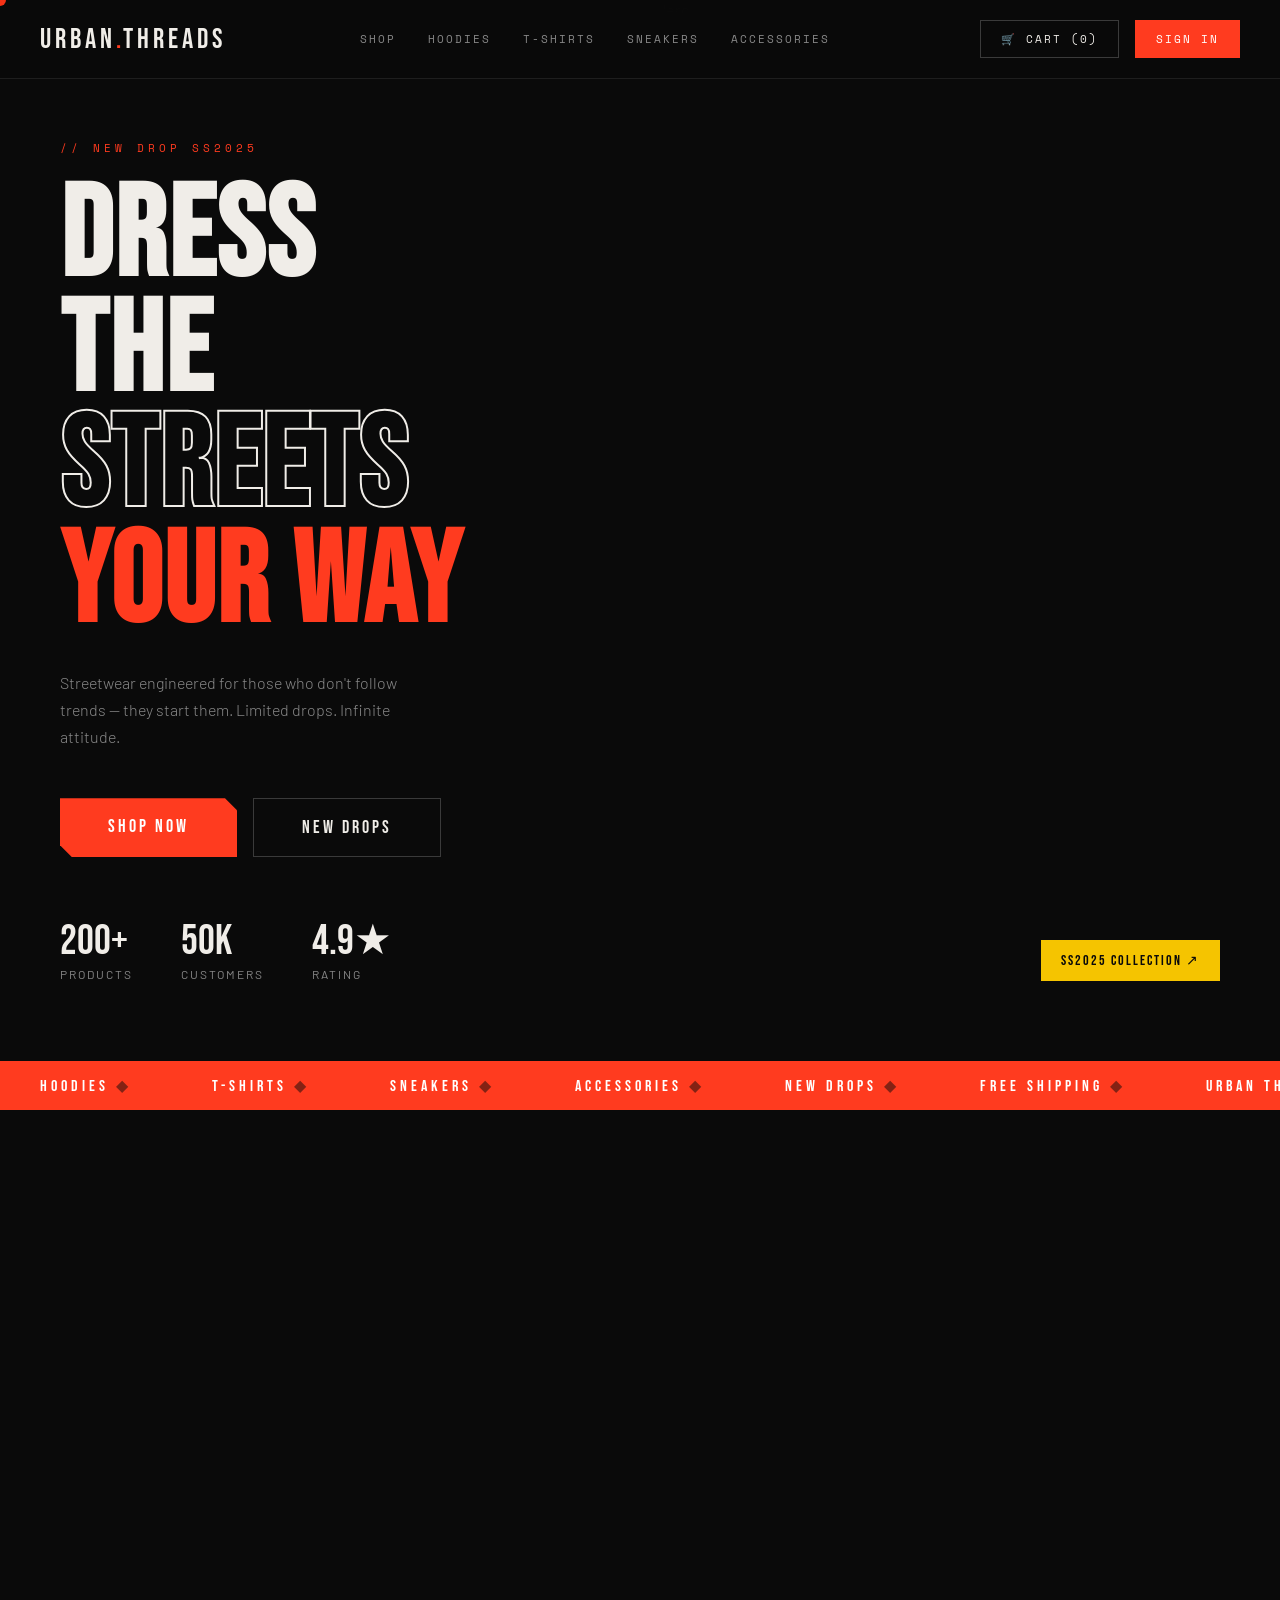
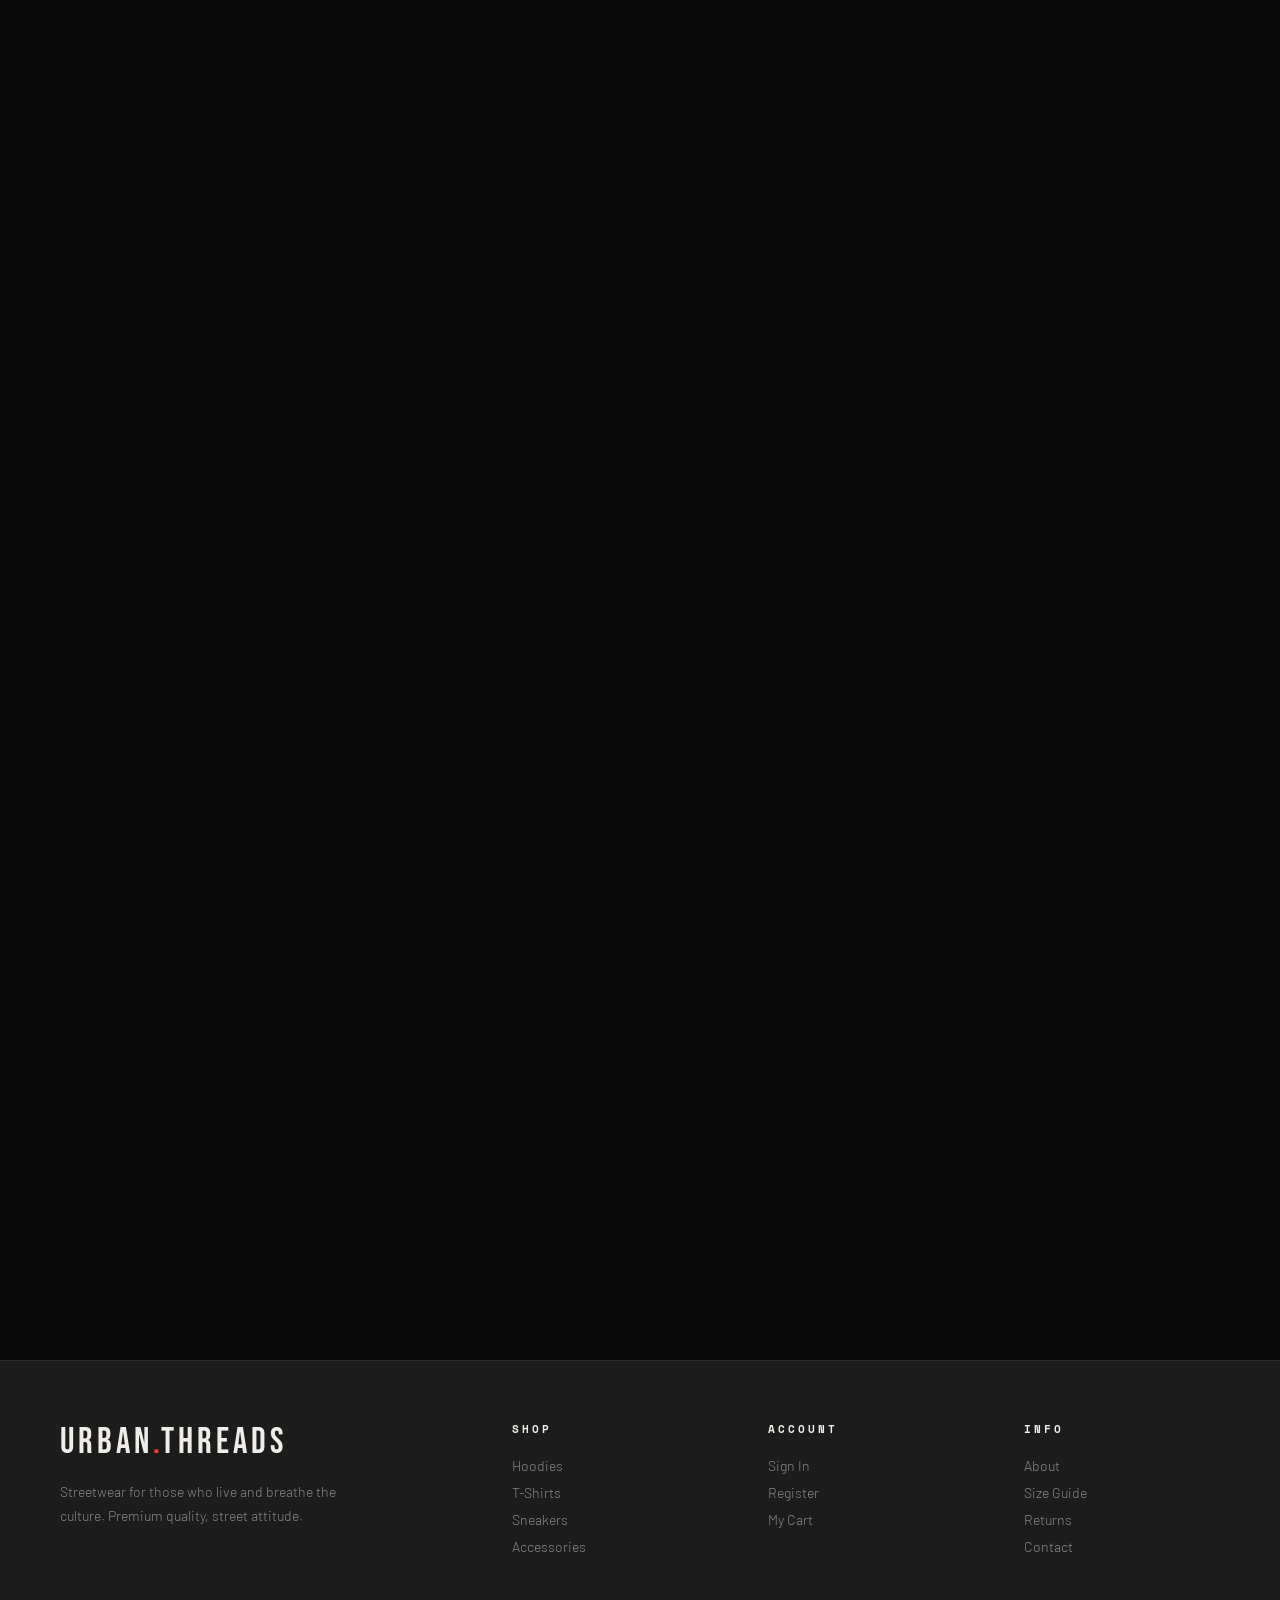
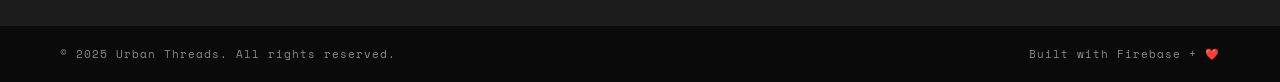
==== index.html @ f139401f "all files" ====
<!DOCTYPE html>
<html lang="en">
<head>
  <meta charset="UTF-8" />
  <meta name="viewport" content="width=device-width, initial-scale=1.0"/>
  <title>Urban Threads — Streetwear for the Streets</title>
  <link rel="preconnect" href="https://fonts.googleapis.com">
  <link rel="preconnect" href="https://fonts.gstatic.com" crossorigin>
  <link href="https://fonts.googleapis.com/css2?family=Bebas+Neue&family=Barlow:ital,wght@0,300;0,400;0,600;1,300&family=Space+Mono:wght@400;700&display=swap" rel="stylesheet">
  <link href="./index.css" rel="stylesheet">


</head>
<body>

  <div class="cursor" id="cursor"></div>

  <!-- NAV -->
  <nav>
    <a href="index.html" class="nav-logo">URBAN<span>.</span>THREADS</a>
    <div class="nav-links">
      <a href="shop.html">Shop</a>
      <a href="shop.html?cat=hoodies">Hoodies</a>
      <a href="shop.html?cat=tshirts">T-Shirts</a>
      <a href="shop.html?cat=sneakers">Sneakers</a>
      <a href="shop.html?cat=accessories">Accessories</a>
    </div>
    <div class="nav-actions">
      <span id="user-display"></span>
      <a href="cart.html" class="btn-nav">🛒 Cart (<span id="cart-count">0</span>)</a>
      <a href="login.html" class="btn-nav primary" id="auth-btn">Sign In</a>
    </div>
  </nav>

  <!-- HERO -->
  <section class="hero">
    <div class="hero-left">
      <div class="hero-tag">// New Drop SS2025</div>
      <h1 class="hero-title">
        DRESS<br>
        THE <span class="outline">STREETS</span><br>
        <span class="accent-word">YOUR WAY</span>
      </h1>
      <p class="hero-sub">
        Streetwear engineered for those who don't follow trends — they start them.
        Limited drops. Infinite attitude.
      </p>
      <div class="hero-cta">
        <a href="shop.html" class="btn-primary">Shop Now</a>
        <a href="shop.html?cat=new" class="btn-secondary">New Drops</a>
      </div>
      <div class="hero-stats">
        <div>
          <div class="stat-num">200+</div>
          <div class="stat-label">Products</div>
        </div>
        <div>
          <div class="stat-num">50K</div>
          <div class="stat-label">Customers</div>
        </div>
        <div>
          <div class="stat-num">4.9★</div>
          <div class="stat-label">Rating</div>
        </div>
      </div>
    </div>
    <div class="hero-right">
      <img src="https://images.unsplash.com/photo-1529720317453-c8da503f2051?w=800&q=80" alt="Hero" class="hero-img"/>
      <div class="hero-floating-label">SS2025 COLLECTION ↗</div>
    </div>
  </section>

  <!-- MARQUEE -->
  <div class="marquee-wrap">
    <div class="marquee-track" id="marquee-track">
      <span class="marquee-item">HOODIES <span class="marquee-dot">◆</span></span>
      <span class="marquee-item">T-SHIRTS <span class="marquee-dot">◆</span></span>
      <span class="marquee-item">SNEAKERS <span class="marquee-dot">◆</span></span>
      <span class="marquee-item">ACCESSORIES <span class="marquee-dot">◆</span></span>
      <span class="marquee-item">NEW DROPS <span class="marquee-dot">◆</span></span>
      <span class="marquee-item">FREE SHIPPING <span class="marquee-dot">◆</span></span>
      <span class="marquee-item">URBAN THREADS <span class="marquee-dot">◆</span></span>
      <span class="marquee-item">HOODIES <span class="marquee-dot">◆</span></span>
      <span class="marquee-item">T-SHIRTS <span class="marquee-dot">◆</span></span>
      <span class="marquee-item">SNEAKERS <span class="marquee-dot">◆</span></span>
      <span class="marquee-item">ACCESSORIES <span class="marquee-dot">◆</span></span>
      <span class="marquee-item">NEW DROPS <span class="marquee-dot">◆</span></span>
      <span class="marquee-item">FREE SHIPPING <span class="marquee-dot">◆</span></span>
      <span class="marquee-item">URBAN THREADS <span class="marquee-dot">◆</span></span>
    </div>
  </div>

  <!-- CATEGORIES -->
  <section class="section">
    <div class="section-header reveal">
      <div class="section-title">SHOP BY<br><span>CATEGORY</span></div>
      <a href="shop.html" class="section-link">View All Products →</a>
    </div>
    <div class="categories-grid reveal">
      <a href="shop.html?cat=hoodies" class="cat-card" style="text-decoration:none;color:inherit;">
        <img src="https://images.unsplash.com/photo-1556821840-3a63f15732ce?w=600&q=80" alt="Hoodies" class="cat-bg"/>
        <div class="cat-overlay"></div>
        <div class="cat-content">
          <div class="cat-name">HOODIES</div>
          <div class="cat-count">24 Products</div>
          <div class="cat-arrow">↗</div>
        </div>
      </a>
      <a href="shop.html?cat=tshirts" class="cat-card" style="text-decoration:none;color:inherit;">
        <img src="https://images.unsplash.com/photo-1521572163474-6864f9cf17ab?w=600&q=80" alt="T-Shirts" class="cat-bg"/>
        <div class="cat-overlay"></div>
        <div class="cat-content">
          <div class="cat-name">T-SHIRTS</div>
          <div class="cat-count">36 Products</div>
          <div class="cat-arrow">↗</div>
        </div>
      </a>
      <a href="shop.html?cat=sneakers" class="cat-card" style="text-decoration:none;color:inherit;">
        <img src="https://images.unsplash.com/photo-1542291026-7eec264c27ff?w=600&q=80" alt="Sneakers" class="cat-bg"/>
        <div class="cat-overlay"></div>
        <div class="cat-content">
          <div class="cat-name">SNEAKERS</div>
          <div class="cat-count">18 Products</div>
          <div class="cat-arrow">↗</div>
        </div>
      </a>
      <a href="shop.html?cat=accessories" class="cat-card" style="text-decoration:none;color:inherit;">
        <img src="https://images.unsplash.com/photo-1553062407-98eeb64c6a62?w=600&q=80" alt="Accessories" class="cat-bg"/>
        <div class="cat-overlay"></div>
        <div class="cat-content">
          <div class="cat-name">ACCESSORIES</div>
          <div class="cat-count">42 Products</div>
          <div class="cat-arrow">↗</div>
        </div>
      </a>
    </div>
  </section>

  <!-- FEATURED -->
  <div class="featured-strip reveal">
    <div class="featured-text">
      <div class="label">// Featured Picks</div>
      <h2>THIS WEEK'S HEAT</h2>
      <p>Carefully curated drops that are flying off the virtual shelves. Don't sleep on these.</p>
      <br><br>
      <a href="shop.html" class="btn-primary">Browse All</a>
    </div>
    <div class="featured-products" id="featured-products">
      <!-- Populated dynamically or static fallback -->
      <div class="product-card">
        <div class="product-img-wrap">
          <img src="https://images.unsplash.com/photo-1556821840-3a63f15732ce?w=400&q=80" alt="Hoodie"/>
          <div class="product-badge">HOT</div>
        </div>
        <div class="product-info">
          <div class="product-name">Oversized Hoodie</div>
          <div class="product-cat">Hoodies</div>
          <div class="product-price">$49.99</div>
        </div>
      </div>
      <div class="product-card">
        <div class="product-img-wrap">
          <img src="https://images.unsplash.com/photo-1521572163474-6864f9cf17ab?w=400&q=80" alt="Tee"/>
          <div class="product-badge">NEW</div>
        </div>
        <div class="product-info">
          <div class="product-name">Graphic Tee Vol.3</div>
          <div class="product-cat">T-Shirts</div>
          <div class="product-price">$29.99</div>
        </div>
      </div>
      <div class="product-card">
        <div class="product-img-wrap">
          <img src="https://images.unsplash.com/photo-1542291026-7eec264c27ff?w=400&q=80" alt="Sneaker"/>
        </div>
        <div class="product-info">
          <div class="product-name">Retro Runner</div>
          <div class="product-cat">Sneakers</div>
          <div class="product-price">$89.99</div>
        </div>
      </div>
    </div>
  </div>

  <!-- WHY US -->
  <section class="section">
    <div class="section-title reveal" style="margin-bottom:40px;">WHY <span>URBAN THREADS</span></div>
    <div class="why-grid reveal">
      <div class="why-card">
        <div class="why-icon">🚀</div>
        <div class="why-title">Fast Delivery</div>
        <div class="why-text">Orders dispatched within 24 hours. Express shipping available to all major cities.</div>
      </div>
      <div class="why-card">
        <div class="why-icon">🔥</div>
        <div class="why-title">Limited Drops</div>
        <div class="why-text">Every piece is limited edition. When it's gone, it's gone. Real streetwear energy.</div>
      </div>
      <div class="why-card">
        <div class="why-icon">♻️</div>
        <div class="why-title">Sustainable</div>
        <div class="why-text">Organic cotton and recycled materials. Looking good shouldn't cost the planet.</div>
      </div>
      <div class="why-card">
        <div class="why-icon">💯</div>
        <div class="why-title">Authenticity</div>
        <div class="why-text">Every item is verified and quality checked before it leaves our warehouse.</div>
      </div>
    </div>
  </section>

  <!-- FOOTER -->
  <footer>
    <div class="footer-brand">
      <div class="logo">URBAN<span>.</span>THREADS</div>
      <p>Streetwear for those who live and breathe the culture. Premium quality, street attitude.</p>
    </div>
    <div class="footer-col">
      <h4>Shop</h4>
      <a href="shop.html?cat=hoodies">Hoodies</a>
      <a href="shop.html?cat=tshirts">T-Shirts</a>
      <a href="shop.html?cat=sneakers">Sneakers</a>
      <a href="shop.html?cat=accessories">Accessories</a>
    </div>
    <div class="footer-col">
      <h4>Account</h4>
      <a href="login.html">Sign In</a>
      <a href="login.html">Register</a>
      <a href="cart.html">My Cart</a>
    </div>
    <div class="footer-col">
      <h4>Info</h4>
      <a href="#">About</a>
      <a href="#">Size Guide</a>
      <a href="#">Returns</a>
      <a href="#">Contact</a>
    </div>
  </footer>
  <div class="footer-bottom">
    <p>© 2025 Urban Threads. All rights reserved.</p>
    <p>Built with Firebase + ❤️</p>
  </div>

  <!-- Firebase SDK -->
  <script type="module" scr="./index.js"></script>
</body>
</html>
---- index.css ----
*, *::before, *::after { box-sizing: border-box; margin: 0; padding: 0; }

    :root {
      --black: #0a0a0a;
      --off-white: #f0ede8;
      --cream: #e8e3db;
      --accent: #ff3b1f;
      --accent2: #f5c400;
      --gray: #1c1c1c;
      --mid-gray: #3a3a3a;
      --text-muted: #888;
    }

    html { scroll-behavior: smooth; }

    body {
      background: var(--black);
      color: var(--off-white);
      font-family: 'Barlow', sans-serif;
      overflow-x: hidden;
      cursor: none;
    }

    /* Custom cursor */
    .cursor {
      position: fixed;
      width: 12px; height: 12px;
      background: var(--accent);
      border-radius: 50%;
      pointer-events: none;
      z-index: 9999;
      transform: translate(-50%, -50%);
      transition: transform 0.1s, width 0.2s, height 0.2s;
      mix-blend-mode: difference;
    }
    .cursor.hovering { width: 40px; height: 40px; }

    /* NAV */
    nav {
      position: fixed; top: 0; left: 0; right: 0;
      z-index: 100;
      display: flex; align-items: center; justify-content: space-between;
      padding: 20px 40px;
      background: rgba(10,10,10,0.85);
      backdrop-filter: blur(12px);
      border-bottom: 1px solid #1e1e1e;
    }

    .nav-logo {
      font-family: 'Bebas Neue', sans-serif;
      font-size: 28px;
      letter-spacing: 4px;
      color: var(--off-white);
      text-decoration: none;
    }
    .nav-logo span { color: var(--accent); }

    .nav-links { display: flex; gap: 32px; align-items: center; }
    .nav-links a {
      font-family: 'Space Mono', monospace;
      font-size: 11px;
      letter-spacing: 2px;
      text-transform: uppercase;
      color: var(--text-muted);
      text-decoration: none;
      transition: color 0.2s;
    }
    .nav-links a:hover { color: var(--off-white); }

    .nav-actions { display: flex; gap: 16px; align-items: center; }

    .btn-nav {
      font-family: 'Space Mono', monospace;
      font-size: 11px;
      letter-spacing: 2px;
      text-transform: uppercase;
      padding: 10px 20px;
      border: 1px solid var(--mid-gray);
      background: transparent;
      color: var(--off-white);
      text-decoration: none;
      transition: all 0.2s;
      cursor: none;
    }
    .btn-nav:hover { background: var(--off-white); color: var(--black); }
    .btn-nav.primary { background: var(--accent); border-color: var(--accent); color: #fff; }
    .btn-nav.primary:hover { background: #e02e10; }

    #user-display {
      font-family: 'Space Mono', monospace;
      font-size: 11px;
      color: var(--accent2);
      letter-spacing: 1px;
    }

    /* HERO */
    .hero {
      min-height: 100vh;
      display: grid;
      grid-template-columns: 1fr 1fr;
      position: relative;
      overflow: hidden;
    }

    .hero-left {
      display: flex;
      flex-direction: column;
      justify-content: center;
      padding: 140px 60px 80px;
      position: relative;
      z-index: 2;
    }

    .hero-tag {
      font-family: 'Space Mono', monospace;
      font-size: 11px;
      letter-spacing: 4px;
      color: var(--accent);
      text-transform: uppercase;
      margin-bottom: 24px;
      animation: fadeUp 0.8s ease both;
    }

    .hero-title {
      font-family: 'Bebas Neue', sans-serif;
      font-size: clamp(80px, 10vw, 140px);
      line-height: 0.9;
      letter-spacing: 2px;
      animation: fadeUp 0.8s 0.15s ease both;
    }
    .hero-title .outline {
      -webkit-text-stroke: 2px var(--off-white);
      color: transparent;
    }
    .hero-title .accent-word { color: var(--accent); }

    .hero-sub {
      margin-top: 28px;
      font-size: 16px;
      font-weight: 300;
      color: var(--text-muted);
      max-width: 380px;
      line-height: 1.7;
      animation: fadeUp 0.8s 0.3s ease both;
    }

    .hero-cta {
      margin-top: 48px;
      display: flex; gap: 16px;
      animation: fadeUp 0.8s 0.45s ease both;
    }

    .btn-primary {
      font-family: 'Bebas Neue', sans-serif;
      font-size: 18px;
      letter-spacing: 3px;
      padding: 18px 48px;
      background: var(--accent);
      color: #fff;
      border: none;
      text-decoration: none;
      transition: all 0.25s;
      clip-path: polygon(0 0, calc(100% - 12px) 0, 100% 12px, 100% 100%, 12px 100%, 0 calc(100% - 12px));
      cursor: none;
    }
    .btn-primary:hover { background: var(--accent2); color: var(--black); }

    .btn-secondary {
      font-family: 'Bebas Neue', sans-serif;
      font-size: 18px;
      letter-spacing: 3px;
      padding: 18px 48px;
      background: transparent;
      color: var(--off-white);
      border: 1px solid var(--mid-gray);
      text-decoration: none;
      transition: all 0.25s;
      cursor: none;
    }
    .btn-secondary:hover { border-color: var(--off-white); }

    .hero-stats {
      margin-top: 64px;
      display: flex; gap: 48px;
      animation: fadeUp 0.8s 0.6s ease both;
    }
    .stat-num {
      font-family: 'Bebas Neue', sans-serif;
      font-size: 42px;
      color: var(--off-white);
      line-height: 1;
    }
    .stat-label {
      font-size: 12px;
      color: var(--text-muted);
      letter-spacing: 2px;
      text-transform: uppercase;
      margin-top: 4px;
    }

    .hero-right {
      position: relative;
      overflow: hidden;
    }
    .hero-right::before {
      content: '';
      position: absolute; inset: 0;
      background: linear-gradient(to right, var(--black) 0%, transparent 40%);
      z-index: 1;
    }
    .hero-img {
      width: 100%; height: 100%;
      object-fit: cover;
      opacity: 0.6;
      animation: zoomIn 1.2s ease both;
    }

    /* Floating label */
    .hero-floating-label {
      position: absolute;
      bottom: 80px; right: 60px;
      z-index: 3;
      background: var(--accent2);
      color: var(--black);
      padding: 12px 20px;
      font-family: 'Bebas Neue', sans-serif;
      font-size: 14px;
      letter-spacing: 2px;
      transform: rotate(-3deg);
      animation: fadeUp 0.8s 0.9s ease both;
    }

    /* MARQUEE */
    .marquee-wrap {
      background: var(--accent);
      padding: 14px 0;
      overflow: hidden;
      white-space: nowrap;
    }
    .marquee-track {
      display: inline-flex;
      animation: marquee 20s linear infinite;
    }
    .marquee-item {
      font-family: 'Bebas Neue', sans-serif;
      font-size: 16px;
      letter-spacing: 4px;
      color: #fff;
      padding: 0 40px;
    }
    .marquee-dot { color: var(--black); opacity: 0.5; }

    /* CATEGORIES */
    .section { padding: 100px 60px; }
    .section-header {
      display: flex;
      align-items: flex-end;
      justify-content: space-between;
      margin-bottom: 60px;
    }
    .section-title {
      font-family: 'Bebas Neue', sans-serif;
      font-size: clamp(48px, 6vw, 80px);
      line-height: 0.9;
    }
    .section-title span { color: var(--accent); }
    .section-link {
      font-family: 'Space Mono', monospace;
      font-size: 11px;
      letter-spacing: 2px;
      color: var(--text-muted);
      text-decoration: none;
      text-transform: uppercase;
      border-bottom: 1px solid var(--mid-gray);
      padding-bottom: 4px;
      transition: color 0.2s, border-color 0.2s;
      cursor: none;
    }
    .section-link:hover { color: var(--off-white); border-color: var(--off-white); }

    .categories-grid {
      display: grid;
      grid-template-columns: repeat(4, 1fr);
      gap: 2px;
    }

    .cat-card {
      position: relative;
      aspect-ratio: 3/4;
      overflow: hidden;
      cursor: none;
      background: var(--gray);
    }
    .cat-card:first-child { grid-row: span 2; aspect-ratio: auto; }

    .cat-bg {
      width: 100%; height: 100%;
      object-fit: cover;
      transition: transform 0.6s ease;
      filter: grayscale(20%);
    }
    .cat-card:hover .cat-bg { transform: scale(1.08); }

    .cat-overlay {
      position: absolute; inset: 0;
      background: linear-gradient(to top, rgba(0,0,0,0.85) 0%, transparent 60%);
    }
    .cat-content {
      position: absolute;
      bottom: 28px; left: 28px; right: 28px;
    }
    .cat-name {
      font-family: 'Bebas Neue', sans-serif;
      font-size: 32px;
      letter-spacing: 3px;
      line-height: 1;
    }
    .cat-count {
      font-family: 'Space Mono', monospace;
      font-size: 11px;
      color: var(--text-muted);
      margin-top: 6px;
      letter-spacing: 2px;
    }
    .cat-arrow {
      display: inline-block;
      margin-top: 14px;
      font-size: 22px;
      color: var(--accent);
      transform: rotate(-45deg);
      transition: transform 0.2s;
    }
    .cat-card:hover .cat-arrow { transform: rotate(0deg); }

    /* FEATURED STRIP */
    .featured-strip {
      background: var(--gray);
      padding: 80px 60px;
      display: grid;
      grid-template-columns: 1fr 2fr;
      gap: 80px;
      align-items: center;
    }
    .featured-text .label {
      font-family: 'Space Mono', monospace;
      font-size: 11px;
      letter-spacing: 4px;
      color: var(--accent);
      text-transform: uppercase;
      margin-bottom: 20px;
    }
    .featured-text h2 {
      font-family: 'Bebas Neue', sans-serif;
      font-size: 64px;
      line-height: 0.9;
    }
    .featured-text p {
      margin-top: 20px;
      font-size: 15px;
      font-weight: 300;
      color: var(--text-muted);
      line-height: 1.8;
    }

    .featured-products {
      display: grid;
      grid-template-columns: repeat(3, 1fr);
      gap: 16px;
    }

    .product-card {
      background: var(--black);
      position: relative;
      overflow: hidden;
      cursor: none;
      transition: transform 0.3s;
    }
    .product-card:hover { transform: translateY(-6px); }

    .product-img-wrap {
      aspect-ratio: 1;
      overflow: hidden;
      position: relative;
      background: #111;
    }
    .product-img-wrap img {
      width: 100%; height: 100%;
      object-fit: cover;
      transition: transform 0.5s ease;
    }
    .product-card:hover .product-img-wrap img { transform: scale(1.06); }

    .product-badge {
      position: absolute;
      top: 12px; right: 12px;
      background: var(--accent);
      color: #fff;
      font-family: 'Space Mono', monospace;
      font-size: 10px;
      letter-spacing: 1px;
      padding: 4px 10px;
    }

    .product-info {
      padding: 16px;
    }
    .product-name {
      font-family: 'Barlow', sans-serif;
      font-weight: 600;
      font-size: 14px;
      letter-spacing: 1px;
      text-transform: uppercase;
    }
    .product-price {
      font-family: 'Space Mono', monospace;
      font-size: 13px;
      color: var(--accent2);
      margin-top: 6px;
    }
    .product-cat {
      font-size: 11px;
      color: var(--text-muted);
      letter-spacing: 2px;
      margin-top: 4px;
      text-transform: uppercase;
    }

    /* WHY US */
    .why-grid {
      display: grid;
      grid-template-columns: repeat(4, 1fr);
      gap: 2px;
      margin-top: 0;
    }
    .why-card {
      background: var(--gray);
      padding: 48px 36px;
      border-top: 3px solid transparent;
      transition: border-color 0.2s;
    }
    .why-card:hover { border-color: var(--accent); }
    .why-icon { font-size: 36px; margin-bottom: 20px; }
    .why-title {
      font-family: 'Bebas Neue', sans-serif;
      font-size: 24px;
      letter-spacing: 2px;
      margin-bottom: 10px;
    }
    .why-text {
      font-size: 14px;
      font-weight: 300;
      color: var(--text-muted);
      line-height: 1.7;
    }

    /* FOOTER */
    footer {
      background: var(--gray);
      padding: 60px;
      display: grid;
      grid-template-columns: 2fr 1fr 1fr 1fr;
      gap: 60px;
      border-top: 1px solid #2a2a2a;
    }
    .footer-brand .logo {
      font-family: 'Bebas Neue', sans-serif;
      font-size: 36px;
      letter-spacing: 4px;
    }
    .footer-brand .logo span { color: var(--accent); }
    .footer-brand p {
      margin-top: 16px;
      font-size: 14px;
      font-weight: 300;
      color: var(--text-muted);
      line-height: 1.7;
      max-width: 280px;
    }
    .footer-col h4 {
      font-family: 'Space Mono', monospace;
      font-size: 11px;
      letter-spacing: 3px;
      text-transform: uppercase;
      color: var(--off-white);
      margin-bottom: 20px;
    }
    .footer-col a {
      display: block;
      font-size: 14px;
      font-weight: 300;
      color: var(--text-muted);
      text-decoration: none;
      margin-bottom: 10px;
      transition: color 0.2s;
    }
    .footer-col a:hover { color: var(--off-white); }
    .footer-bottom {
      background: var(--black);
      padding: 20px 60px;
      display: flex;
      justify-content: space-between;
      align-items: center;
      border-top: 1px solid #1e1e1e;
    }
    .footer-bottom p {
      font-family: 'Space Mono', monospace;
      font-size: 11px;
      color: var(--text-muted);
      letter-spacing: 1px;
    }

    /* ANIMATIONS */
    @keyframes fadeUp {
      from { opacity: 0; transform: translateY(30px); }
      to { opacity: 1; transform: translateY(0); }
    }
    @keyframes zoomIn {
      from { transform: scale(1.1); opacity: 0; }
      to { transform: scale(1); opacity: 0.6; }
    }
    @keyframes marquee {
      from { transform: translateX(0); }
      to { transform: translateX(-50%); }
    }

    /* SCROLL REVEAL */
    .reveal {
      opacity: 0;
      transform: translateY(40px);
      transition: opacity 0.7s ease, transform 0.7s ease;
    }
    .reveal.visible { opacity: 1; transform: translateY(0); }

    /* RESPONSIVE */
    @media (max-width: 900px) {
      nav { padding: 16px 24px; }
      .nav-links { display: none; }
      .hero { grid-template-columns: 1fr; }
      .hero-right { display: none; }
      .hero-left { padding: 120px 24px 60px; }
      .section { padding: 60px 24px; }
      .categories-grid { grid-template-columns: 1fr 1fr; }
      .cat-card:first-child { grid-row: auto; }
      .featured-strip { grid-template-columns: 1fr; padding: 60px 24px; }
      .featured-products { grid-template-columns: 1fr 1fr; }
      .why-grid { grid-template-columns: 1fr 1fr; }
      footer { grid-template-columns: 1fr 1fr; padding: 40px 24px; }
      .footer-bottom { padding: 16px 24px; flex-direction: column; gap: 8px; }
    }
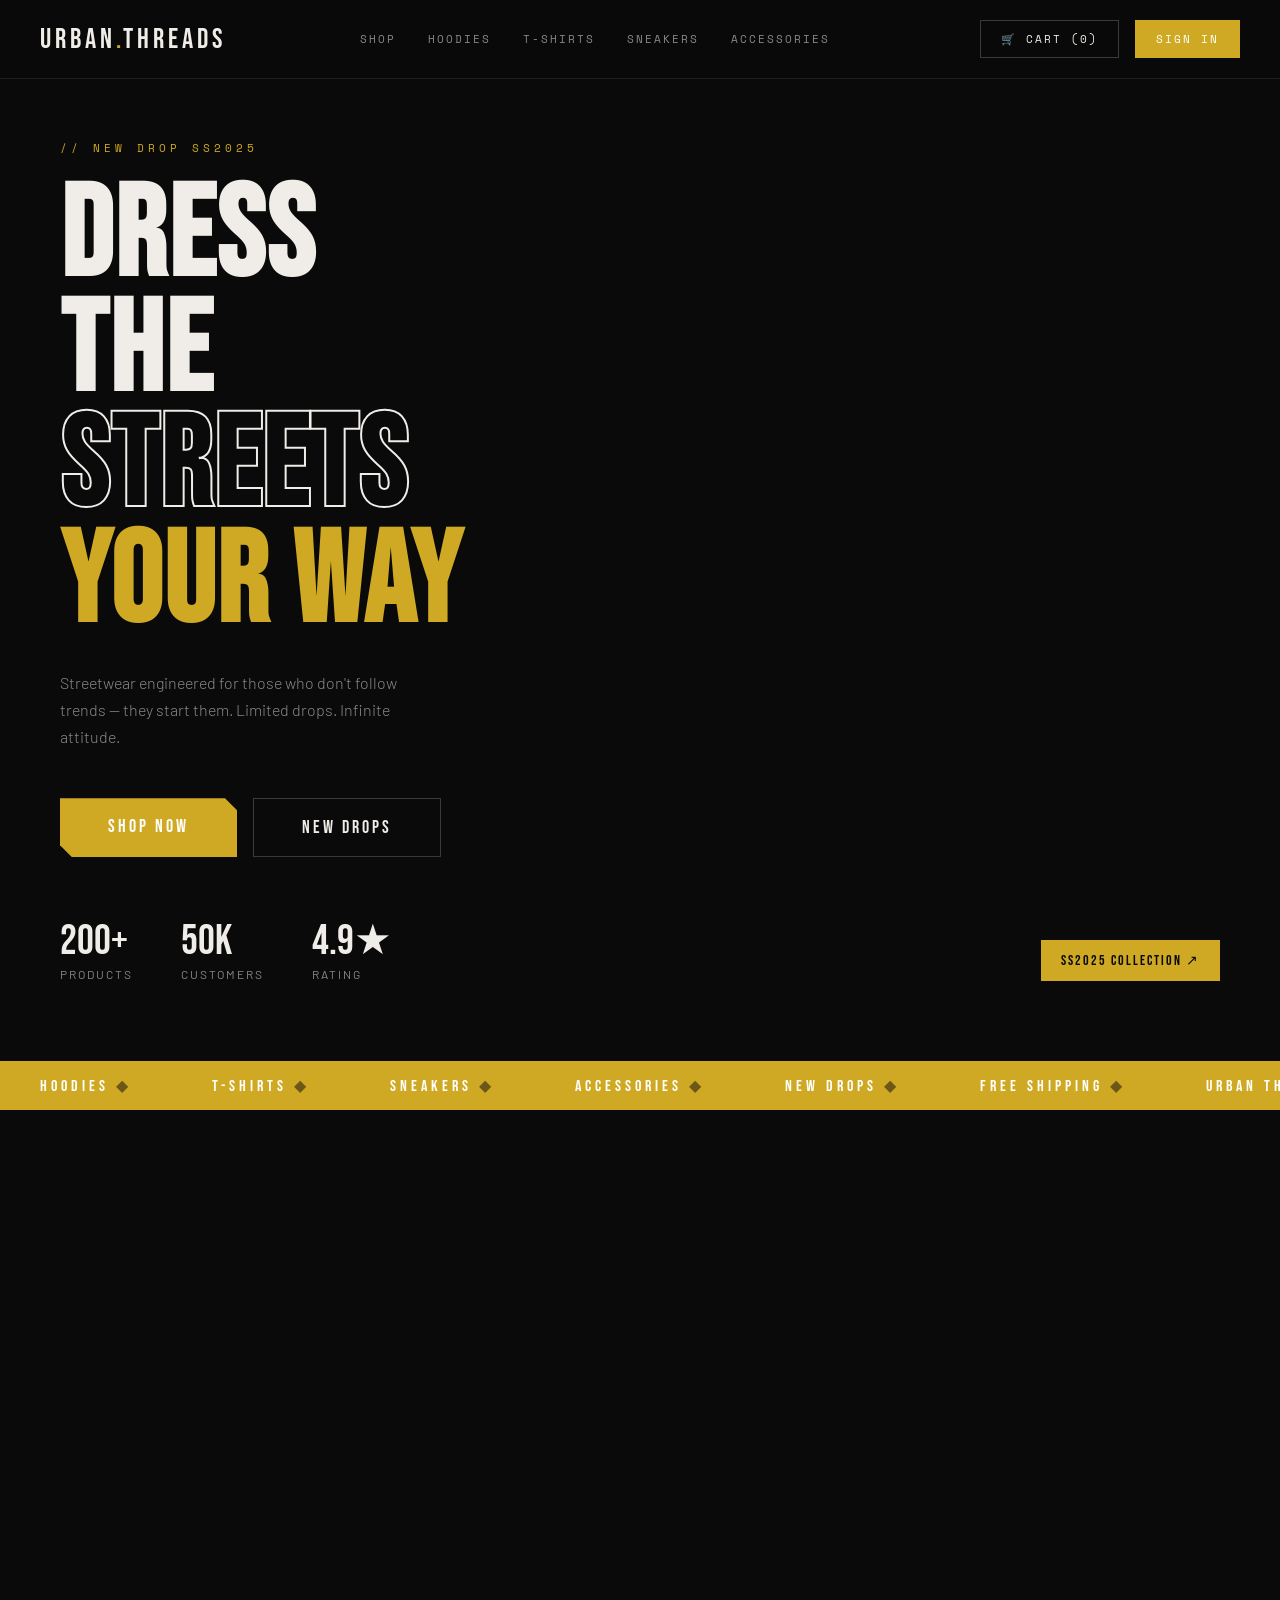
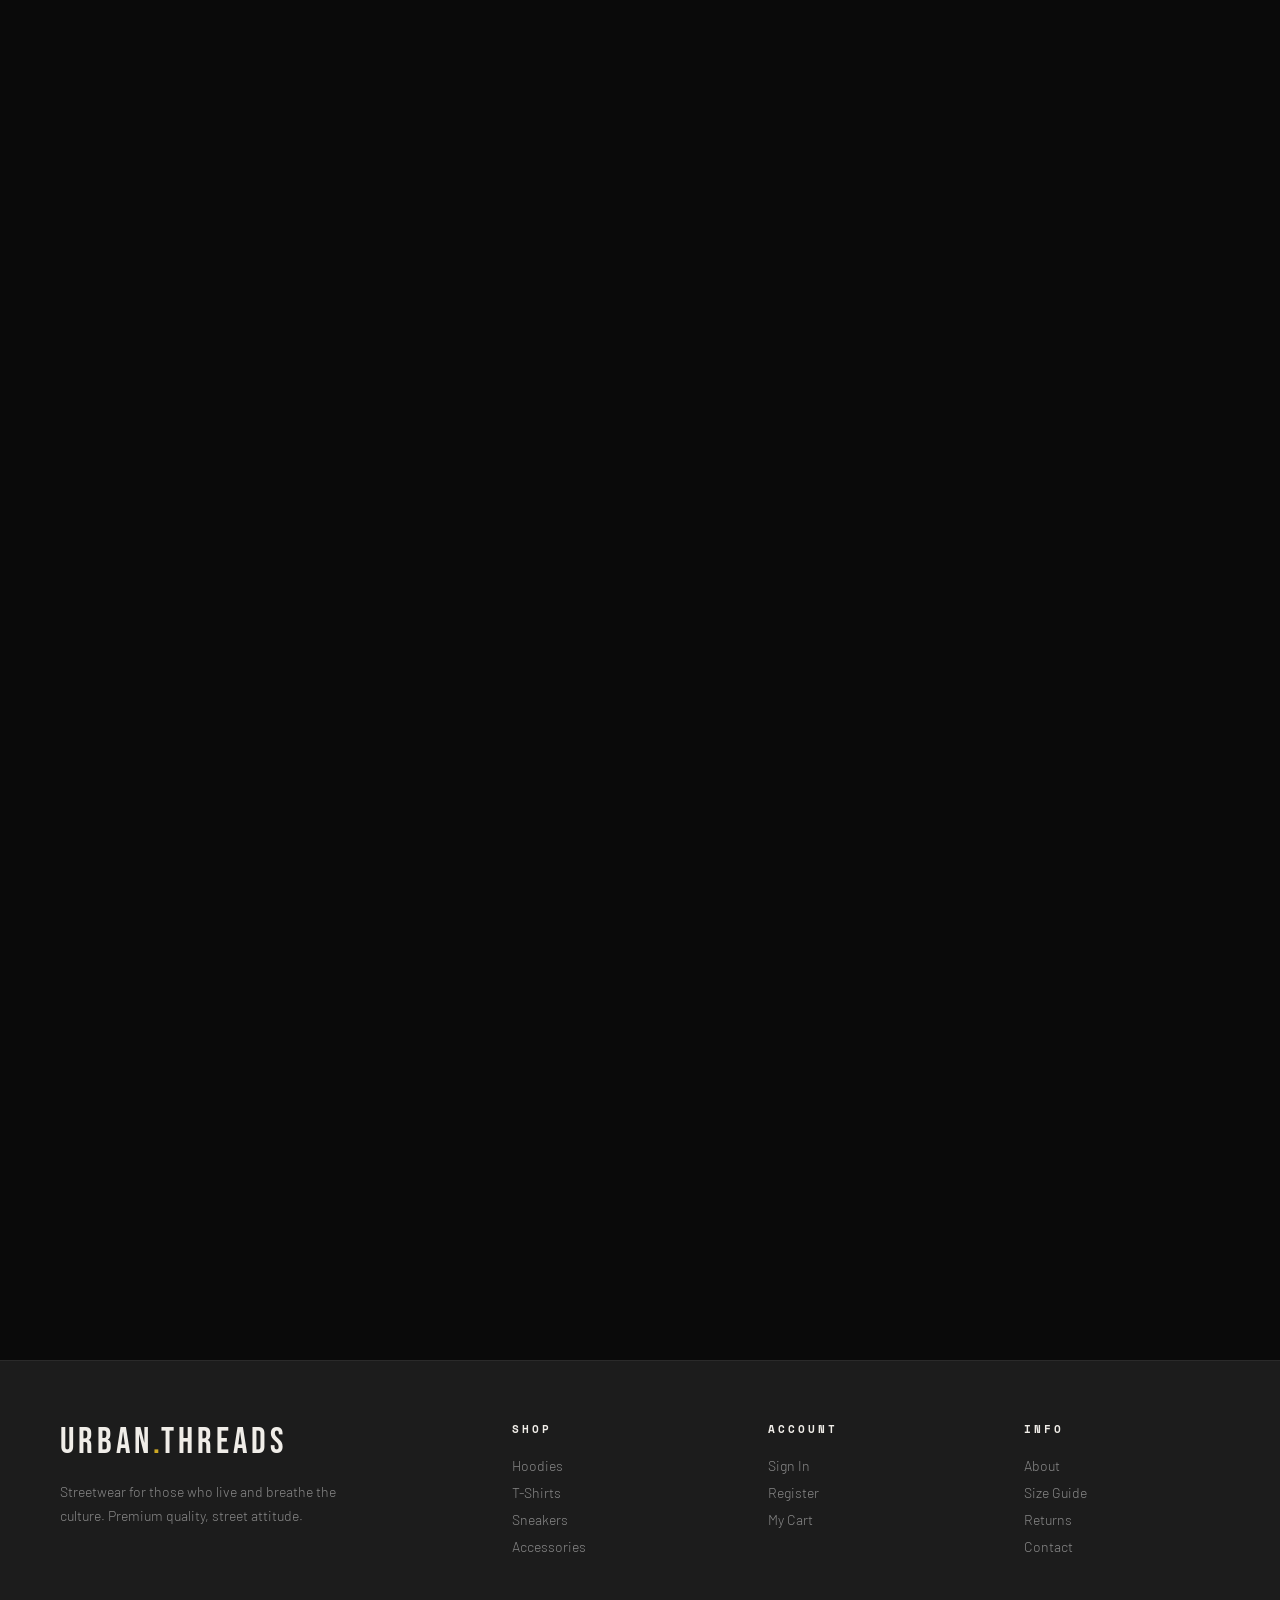
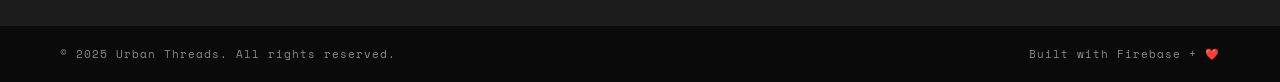
==== commit 5dc98c94: "changed some styling" ====
--- a/index.html
+++ b/index.html
@@ -12,9 +12,6 @@
 
 </head>
 <body>
-
-  <div class="cursor" id="cursor"></div>
-
   <!-- NAV -->
   <nav>
     <a href="index.html" class="nav-logo">URBAN<span>.</span>THREADS</a>
--- a/index.css
+++ b/index.css
@@ -5,8 +5,8 @@
       --black: #0a0a0a;
       --off-white: #f0ede8;
       --cream: #e8e3db;
-      --accent: #ff3b1f;
-      --accent2: #f5c400;
+      --accent: #cfa924;
+      --accent2: #cfa924;
       --gray: #1c1c1c;
       --mid-gray: #3a3a3a;
       --text-muted: #888;
@@ -19,22 +19,7 @@
       color: var(--off-white);
       font-family: 'Barlow', sans-serif;
       overflow-x: hidden;
-      cursor: none;
-    }
-
-    /* Custom cursor */
-    .cursor {
-      position: fixed;
-      width: 12px; height: 12px;
-      background: var(--accent);
-      border-radius: 50%;
-      pointer-events: none;
-      z-index: 9999;
-      transform: translate(-50%, -50%);
-      transition: transform 0.1s, width 0.2s, height 0.2s;
-      mix-blend-mode: difference;
-    }
-    .cursor.hovering { width: 40px; height: 40px; }
+    }
 
     /* NAV */
     nav {
@@ -85,7 +70,7 @@
     }
     .btn-nav:hover { background: var(--off-white); color: var(--black); }
     .btn-nav.primary { background: var(--accent); border-color: var(--accent); color: #fff; }
-    .btn-nav.primary:hover { background: #e02e10; }
+    .btn-nav.primary:hover { background: white; color:var(--black)}
 
     #user-display {
       font-family: 'Space Mono', monospace;
